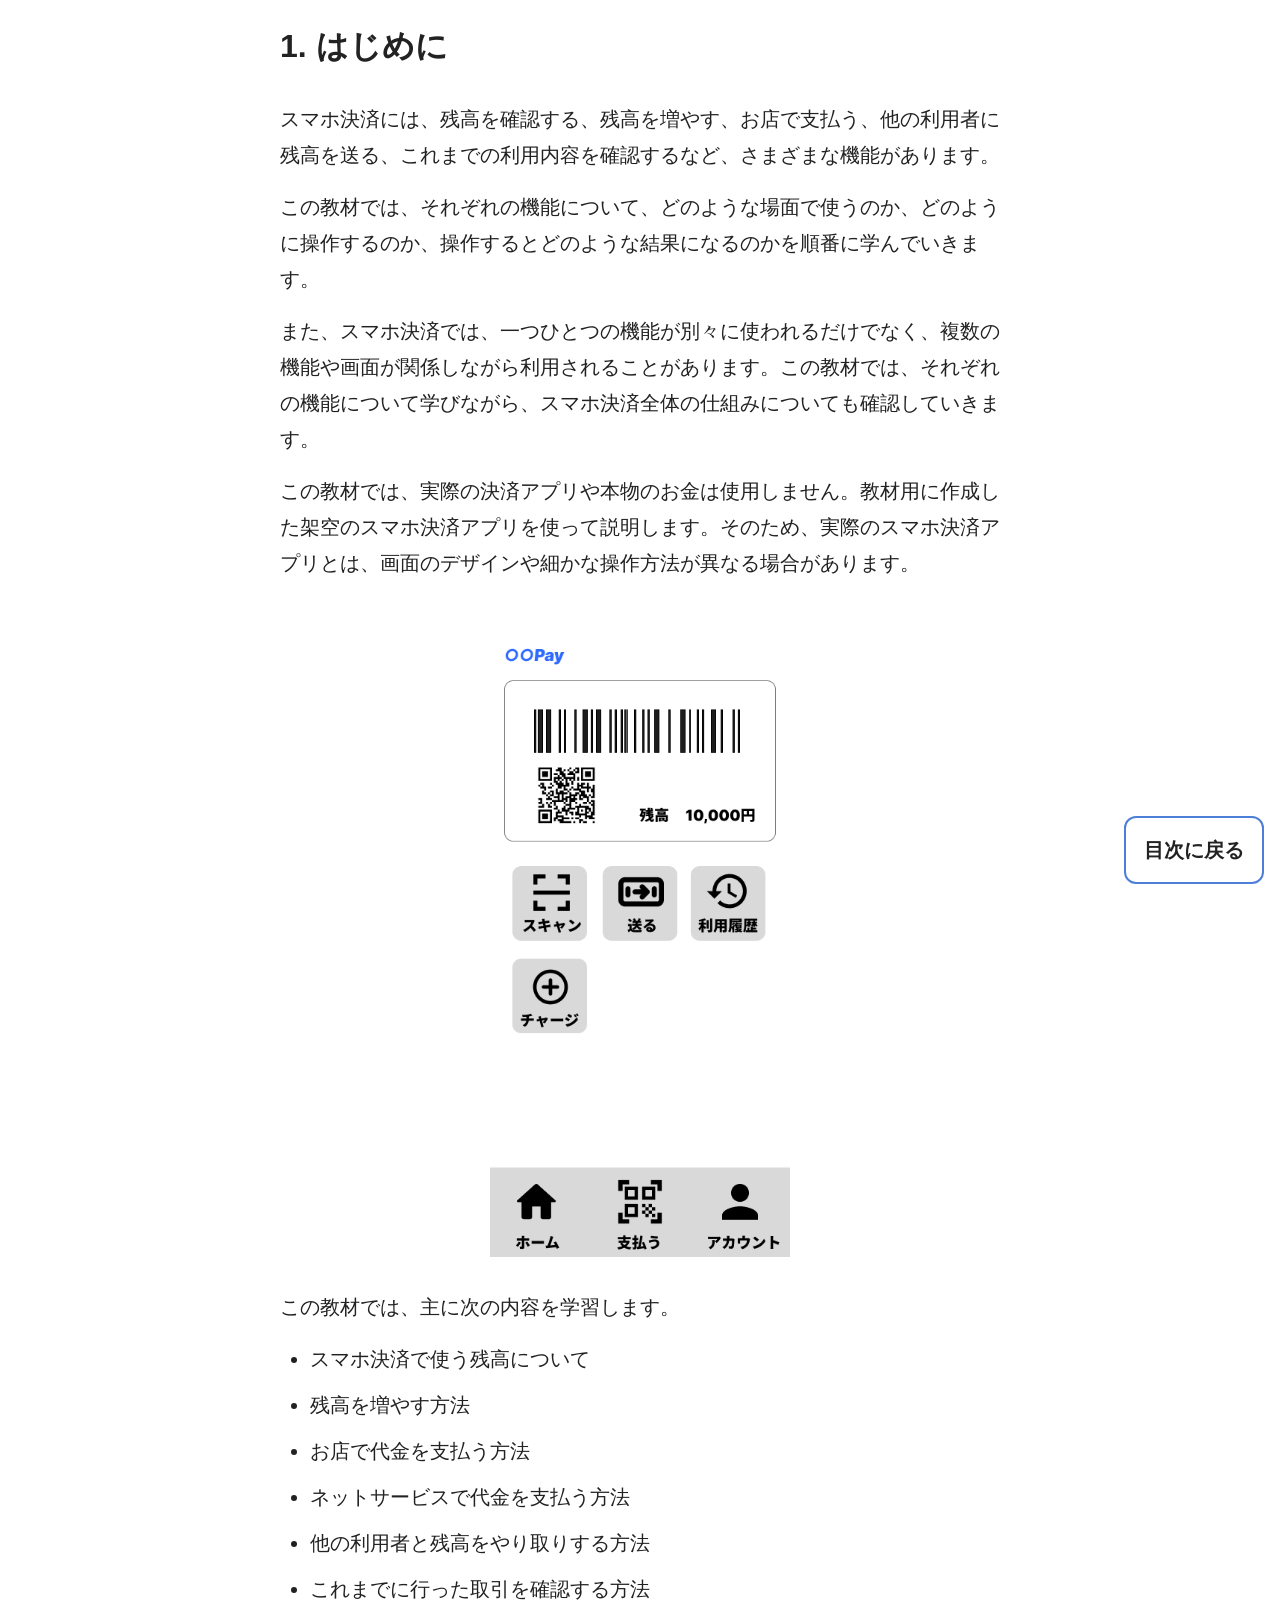
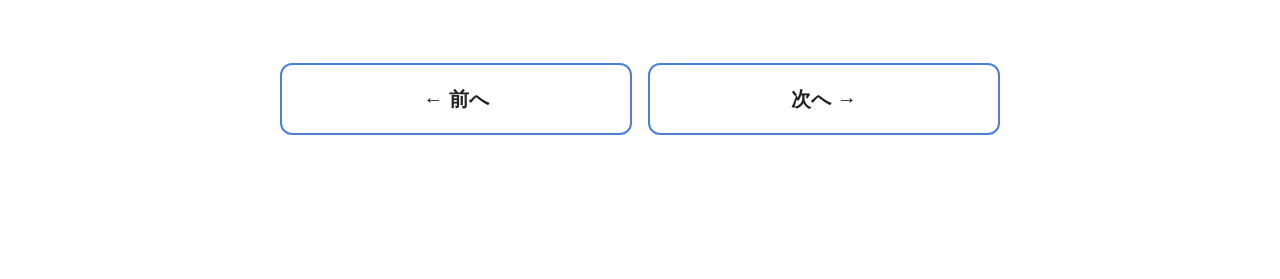
==== chapter1.html @ eca1c3ef "Add files via upload" ====
<!DOCTYPE html>
<html lang="ja">

<head>
  <meta charset="UTF-8">
  <meta name="viewport" content="width=device-width, initial-scale=1.0">

  <title>1. はじめに | 架空スマホ決済アプリ学習教材</title>

  <link rel="stylesheet" href="css/style.css">
</head>

<body>

  <main>

    <h1>1. はじめに</h1>

    <p>
      スマホ決済には、残高を確認する、残高を増やす、お店で支払う、他の利用者に残高を送る、これまでの利用内容を確認するなど、さまざまな機能があります。
    </p>

    <p>
      この教材では、それぞれの機能について、どのような場面で使うのか、どのように操作するのか、操作するとどのような結果になるのかを順番に学んでいきます。
    </p>

    <p>
      また、スマホ決済では、一つひとつの機能が別々に使われるだけでなく、複数の機能や画面が関係しながら利用されることがあります。この教材では、それぞれの機能について学びながら、スマホ決済全体の仕組みについても確認していきます。
    </p>

    <p>
      この教材では、実際の決済アプリや本物のお金は使用しません。教材用に作成した架空のスマホ決済アプリを使って説明します。そのため、実際のスマホ決済アプリとは、画面のデザインや細かな操作方法が異なる場合があります。
    </p>

    <img
      src="images/app/screen-a0.png"
      alt="教材で使用する架空スマホ決済アプリのホーム画面"
      class="app-screen"
    >

    <p>
      この教材では、主に次の内容を学習します。
    </p>

    <ul>
      <li>スマホ決済で使う残高について</li>
      <li>残高を増やす方法</li>
      <li>お店で代金を支払う方法</li>
      <li>ネットサービスで代金を支払う方法</li>
      <li>他の利用者と残高をやり取りする方法</li>
      <li>これまでに行った取引を確認する方法</li>
    </ul>

    <nav class="chapter-nav">
      <a href="toc.html">← 前へ</a>
      <a href="chapter2.html">次へ →</a>
    </nav>

  </main>

  <a href="toc.html" class="back-to-toc">
    目次に戻る
  </a>

</body>

</html>
---- css/style.css ----
* {
  box-sizing: border-box;
}

body {
  margin: 0;
  padding: 0 16px 120px;

  font-family:
    -apple-system,
    BlinkMacSystemFont,
    "Segoe UI",
    "Noto Sans JP",
    "Hiragino Kaku Gothic ProN",
    "Yu Gothic",
    sans-serif;

  font-size: 20px;
  line-height: 1.8;

  color: #222;
  background-color: #fff;
}

main {
  width: 100%;
  max-width: 720px;
  margin: 0 auto;
  padding: 24px 0;
}

h1 {
  margin: 0 0 32px;
  font-size: 32px;
  line-height: 1.4;
}

h2 {
  margin: 40px 0 20px;
  font-size: 28px;
  line-height: 1.5;
}

h3 {
  margin: 32px 0 16px;
  font-size: 24px;
  line-height: 1.5;
}

p {
  margin: 0 0 16px;
}

ul,
ol {
  margin: 0 0 24px;
  padding-left: 1.5em;
}

li {
  margin-bottom: 10px;
}

.app-screen {
  display: block;

  width: min(100%,300px);
  height: auto;

  margin: 24px auto 32px;
}

figure {
  margin: 32px 0;
}

.figure-image {
  display: block;
  width: 100%;
  height: auto;
  margin: 0 auto;
}

figcaption {
  margin-bottom: 12px;

  font-size: 22px;
  font-weight: bold;
  line-height: 1.5;
}

.point-box {
  margin: 32px 0;
  padding: 20px;

  border: 2px solid #4d7fd8;
  border-radius: 12px;

  background-color: #f3f7ff;
}

.point-title {
  margin: 0 0 8px;

  font-size: 22px;
  font-weight: bold;
}

.point-box p:last-child {
  margin-bottom: 0;
}

.toc {
  margin-top: 0;
}

.toc a {
  display: block;
  padding: 8px 0;

  color: #0066cc;
  font-size: 20px;
  line-height: 1.8;

  text-decoration: underline;
}

.back-to-toc {
  position: fixed;

  right: 16px;
  bottom: 16px;

  z-index: 1000;

  padding: 14px 18px;

  border: 2px solid #4d7fd8;
  border-radius: 12px;

  color: #222;
  background-color: #fff;

  font-size: 20px;
  font-weight: bold;

  text-decoration: none;
}

.chapter-nav {
  display: flex;
  gap: 16px;

  margin-top: 56px;
}

.chapter-nav a,
.chapter-nav span {
  flex: 1;
}

.chapter-nav a {
  padding: 16px 10px;

  border: 2px solid #4d7fd8;
  border-radius: 12px;

  color: #222;
  background-color: #fff;

  font-size: 20px;
  font-weight: bold;

  text-align: center;
  text-decoration: none;
}

@media (max-width: 480px) {

  .chapter-nav {
    gap: 10px;
  }

  .chapter-nav a {
    padding: 14px 8px;
  }

  .back-to-toc {
    right: 12px;
    bottom: 12px;
    padding: 12px 16px;
  }
}
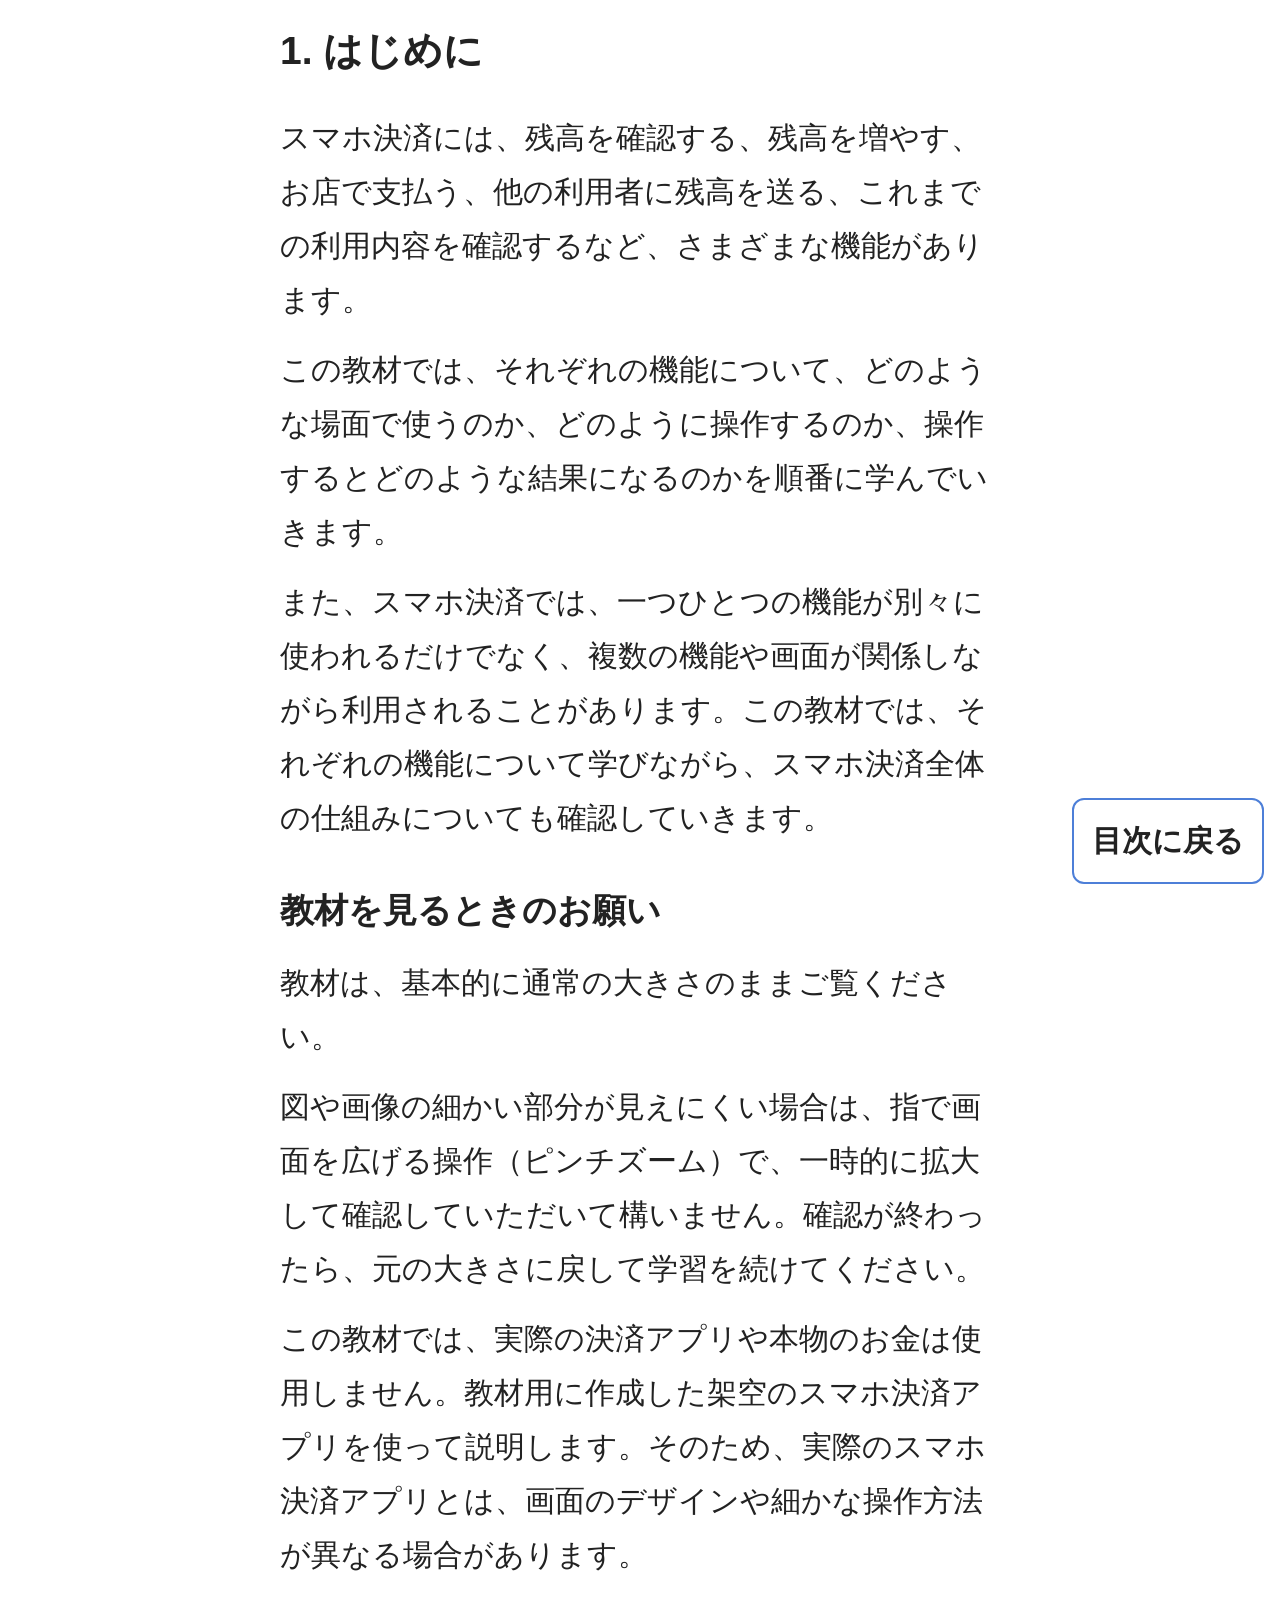
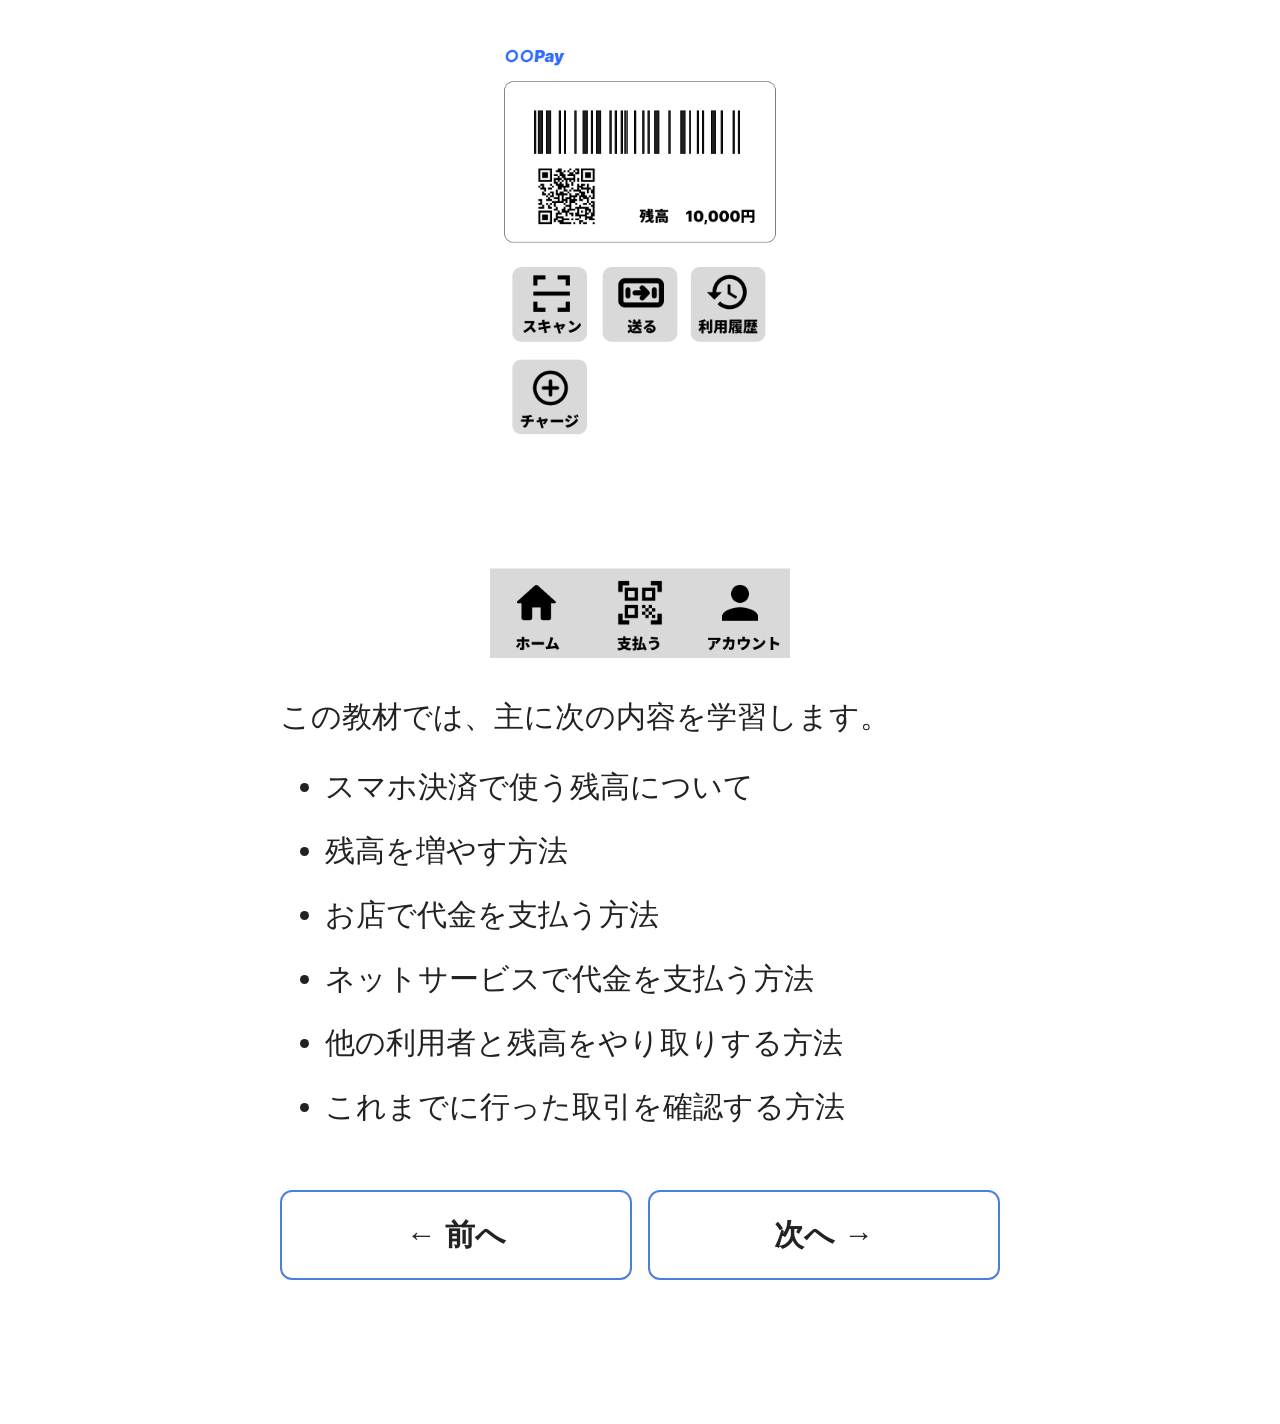
==== commit b8a4bbcf: "Update chapter1.html" ====
--- a/chapter1.html
+++ b/chapter1.html
@@ -1,4 +1,5 @@
 <!DOCTYPE html>
+
 <html lang="ja">
 
 <head>
@@ -26,6 +27,16 @@
 
     <p>
       また、スマホ決済では、一つひとつの機能が別々に使われるだけでなく、複数の機能や画面が関係しながら利用されることがあります。この教材では、それぞれの機能について学びながら、スマホ決済全体の仕組みについても確認していきます。
+    </p>
+
+    <h2>教材を見るときのお願い</h2>
+
+    <p>
+      教材は、基本的に通常の大きさのままご覧ください。
+    </p>
+
+    <p>
+      図や画像の細かい部分が見えにくい場合は、指で画面を広げる操作（ピンチズーム）で、一時的に拡大して確認していただいて構いません。確認が終わったら、元の大きさに戻して学習を続けてください。
     </p>
 
     <p>
@@ -64,4 +75,4 @@
 
 </body>
 
-</html>+</html>
--- a/css/style.css
+++ b/css/style.css
@@ -15,7 +15,7 @@
     "Yu Gothic",
     sans-serif;
 
-  font-size: 20px;
+  font-size: 30px;
   line-height: 1.8;
 
   color: #222;
@@ -31,19 +31,19 @@
 
 h1 {
   margin: 0 0 32px;
-  font-size: 32px;
+  font-size: 39px;
   line-height: 1.4;
 }
 
 h2 {
   margin: 40px 0 20px;
-  font-size: 28px;
+  font-size: 34px;
   line-height: 1.5;
 }
 
 h3 {
   margin: 32px 0 16px;
-  font-size: 24px;
+  font-size: 32px;
   line-height: 1.5;
 }
 
@@ -64,7 +64,7 @@
 .app-screen {
   display: block;
 
-  width: min(100%,300px);
+  width: min(100%, 300px);
   height: auto;
 
   margin: 24px auto 32px;
@@ -84,9 +84,11 @@
 figcaption {
   margin-bottom: 12px;
 
-  font-size: 22px;
+  font-size: 30px;
   font-weight: bold;
   line-height: 1.5;
+
+  text-align: center;
 }
 
 .point-box {
@@ -102,7 +104,7 @@
 .point-title {
   margin: 0 0 8px;
 
-  font-size: 22px;
+  font-size: 30px;
   font-weight: bold;
 }
 
@@ -119,7 +121,7 @@
   padding: 8px 0;
 
   color: #0066cc;
-  font-size: 20px;
+  font-size: 30px;
   line-height: 1.8;
 
   text-decoration: underline;
@@ -141,7 +143,7 @@
   color: #222;
   background-color: #fff;
 
-  font-size: 20px;
+  font-size: 30px;
   font-weight: bold;
 
   text-decoration: none;
@@ -168,7 +170,7 @@
   color: #222;
   background-color: #fff;
 
-  font-size: 20px;
+  font-size: 30px;
   font-weight: bold;
 
   text-align: center;
@@ -190,4 +192,4 @@
     bottom: 12px;
     padding: 12px 16px;
   }
-}+}
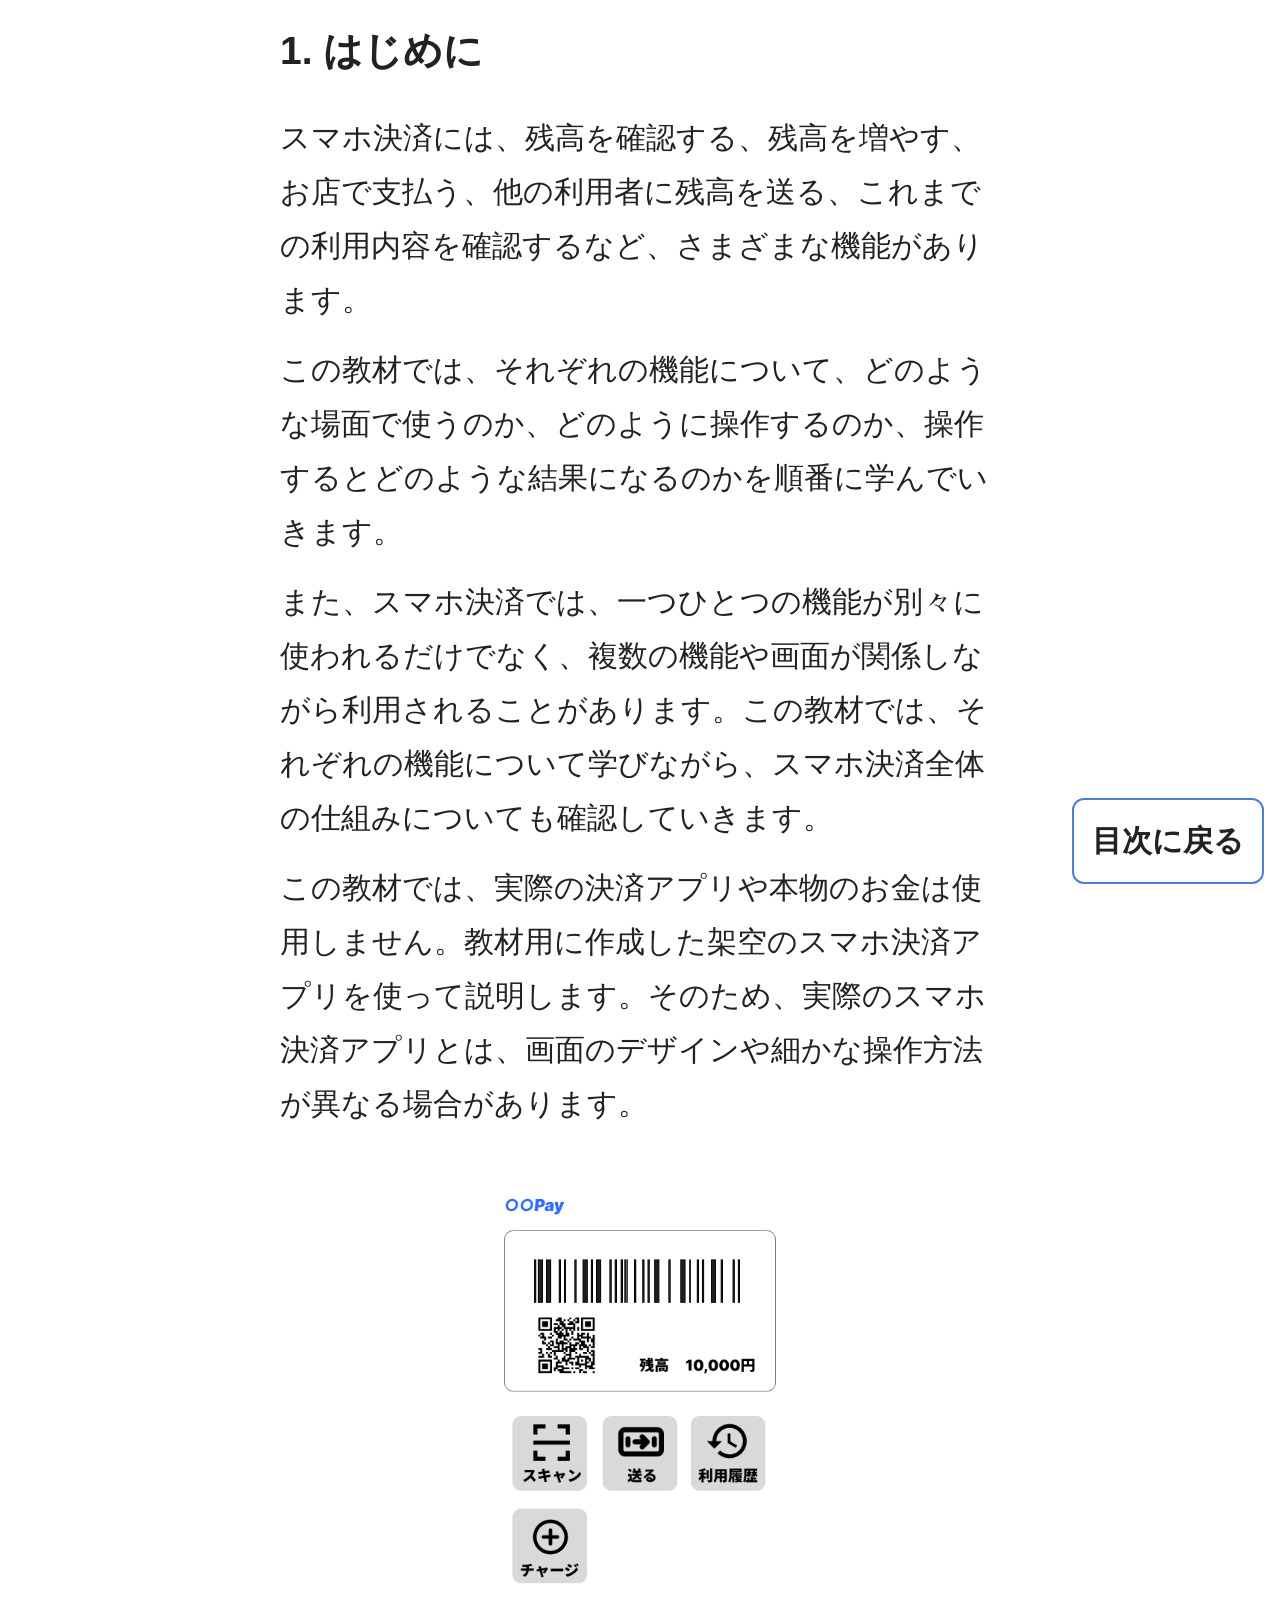
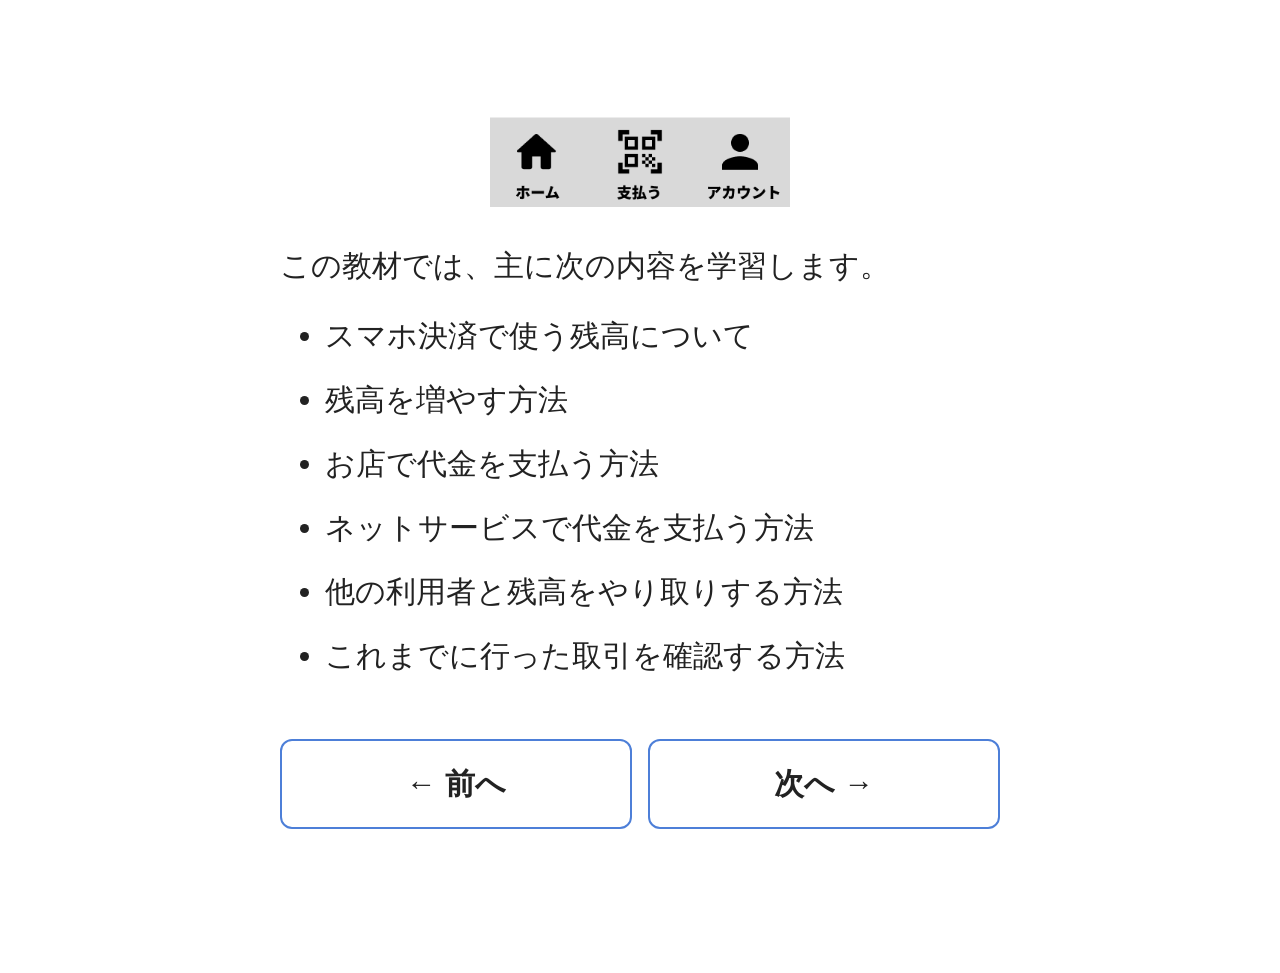
==== commit 8b82b649: "Update chapter1.html" ====
--- a/chapter1.html
+++ b/chapter1.html
@@ -27,16 +27,6 @@
 
     <p>
       また、スマホ決済では、一つひとつの機能が別々に使われるだけでなく、複数の機能や画面が関係しながら利用されることがあります。この教材では、それぞれの機能について学びながら、スマホ決済全体の仕組みについても確認していきます。
-    </p>
-
-    <h2>教材を見るときのお願い</h2>
-
-    <p>
-      教材は、基本的に通常の大きさのままご覧ください。
-    </p>
-
-    <p>
-      図や画像の細かい部分が見えにくい場合は、指で画面を広げる操作（ピンチズーム）で、一時的に拡大して確認していただいて構いません。確認が終わったら、元の大きさに戻して学習を続けてください。
     </p>
 
     <p>
